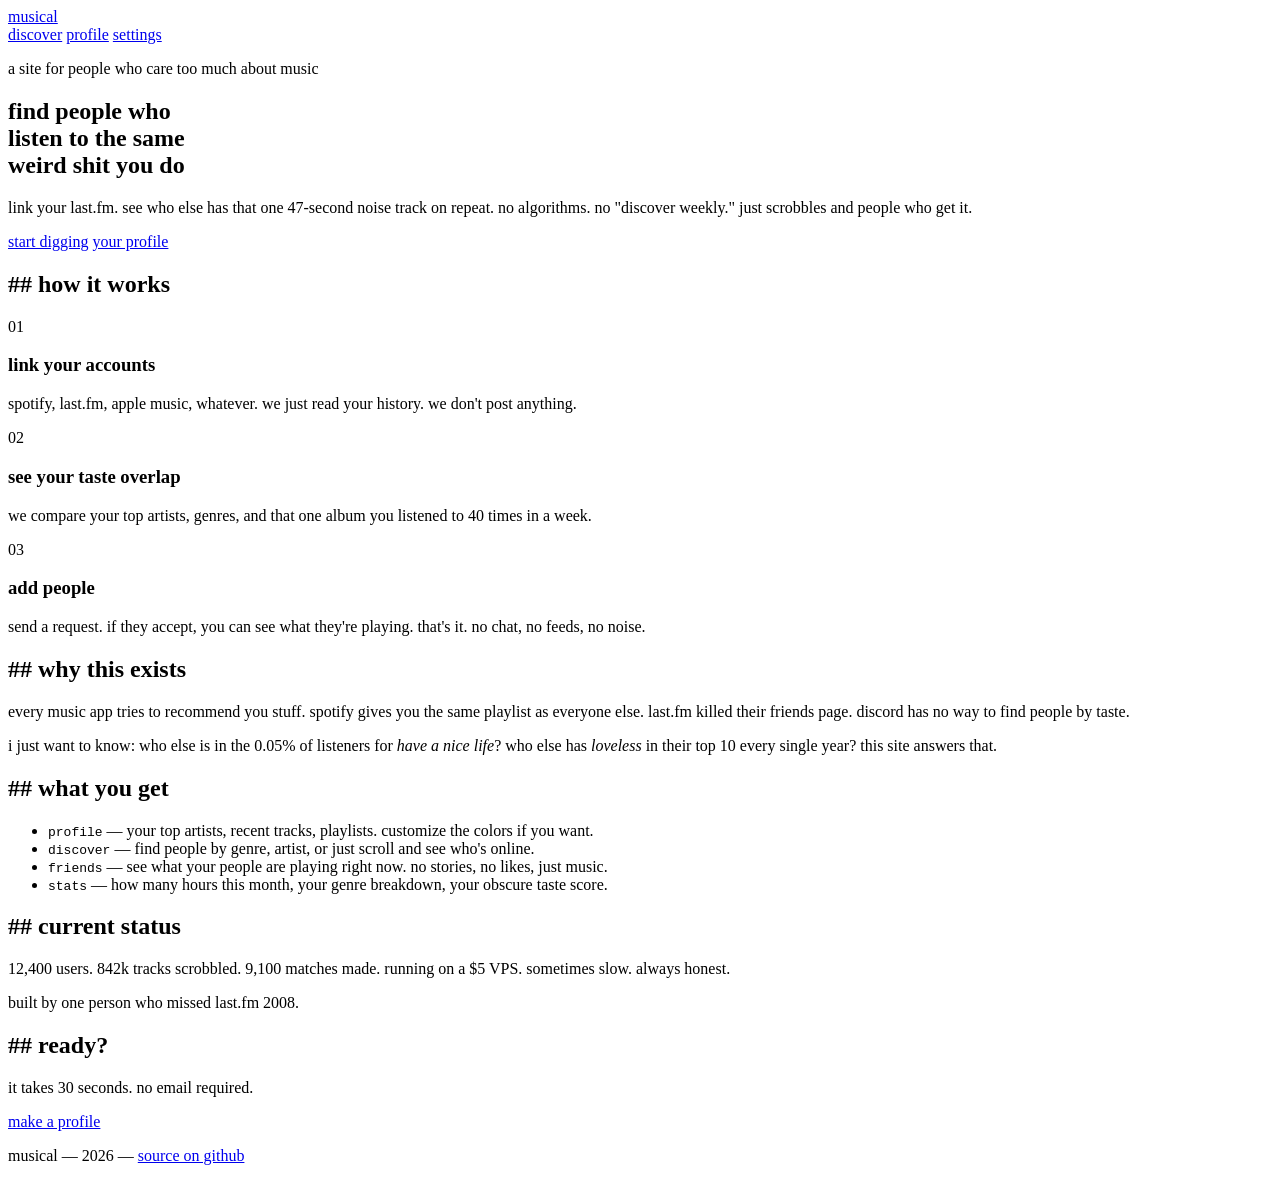
==== index.html @ 441f7008 "Create index.html" ====
<!DOCTYPE html>
<html lang="en">
<head>
  <meta charset="UTF-8">
  <meta name="viewport" content="width=device-width, initial-scale=1.0">
  <title>Musical</title>
  <link rel="stylesheet" href="css/style.css">
</head>
<body>
  <nav class="nav">
    <a href="index.html" class="nav-logo">musical</a>
    <div class="nav-links">
      <a href="discover.html">discover</a>
      <a href="profile.html">profile</a>
      <a href="settings.html">settings</a>
    </div>
  </nav>

  <main class="container">
    <section class="hero">
      <p class="muted">a site for people who care too much about music</p>
      <h1>find people who<br>listen to the same<br>weird shit you do</h1>
      <p class="lead">
        link your last.fm. see who else has that one 47-second noise track
        on repeat. no algorithms. no "discover weekly." just scrobbles and
        people who get it.
      </p>
      <div class="hero-actions">
        <a href="discover.html" class="btn btn-primary">start digging</a>
        <a href="profile.html" class="btn btn-secondary">your profile</a>
      </div>
    </section>

    <section class="section">
      <h2>## how it works</h2>
      <div class="steps">
        <div class="step">
          <span class="step-num">01</span>
          <h3>link your accounts</h3>
          <p>spotify, last.fm, apple music, whatever. we just read your history. we don't post anything.</p>
        </div>
        <div class="step">
          <span class="step-num">02</span>
          <h3>see your taste overlap</h3>
          <p>we compare your top artists, genres, and that one album you listened to 40 times in a week.</p>
        </div>
        <div class="step">
          <span class="step-num">03</span>
          <h3>add people</h3>
          <p>send a request. if they accept, you can see what they're playing. that's it. no chat, no feeds, no noise.</p>
        </div>
      </div>
    </section>

    <section class="section">
      <h2>## why this exists</h2>
      <p>
        every music app tries to recommend you stuff. spotify gives you the same
        playlist as everyone else. last.fm killed their friends page. discord
        has no way to find people by taste.
      </p>
      <p>
        i just want to know: who else is in the 0.05% of listeners for
        <em>have a nice life</em>? who else has <em>loveless</em> in their
        top 10 every single year? this site answers that.
      </p>
    </section>

    <section class="section">
      <h2>## what you get</h2>
      <ul class="feature-list">
        <li><code>profile</code> — your top artists, recent tracks, playlists. customize the colors if you want.</li>
        <li><code>discover</code> — find people by genre, artist, or just scroll and see who's online.</li>
        <li><code>friends</code> — see what your people are playing right now. no stories, no likes, just music.</li>
        <li><code>stats</code> — how many hours this month, your genre breakdown, your obscure taste score.</li>
      </ul>
    </section>

    <section class="section">
      <h2>## current status</h2>
      <p>
        12,400 users. 842k tracks scrobbled. 9,100 matches made.
        running on a $5 VPS. sometimes slow. always honest.
      </p>
      <p class="muted" style="margin-top: 12px;">
        built by one person who missed last.fm 2008.
      </p>
    </section>

    <section class="section cta">
      <h2>## ready?</h2>
      <p>it takes 30 seconds. no email required.</p>
      <a href="discover.html" class="btn btn-primary">make a profile</a>
    </section>
  </main>

  <footer class="footer">
    <p>musical — 2026 — <a href="https://github.com/yourname/musical">source on github</a></p>
  </footer>

  <script src="js/app.js"></script>
</body>
</html>
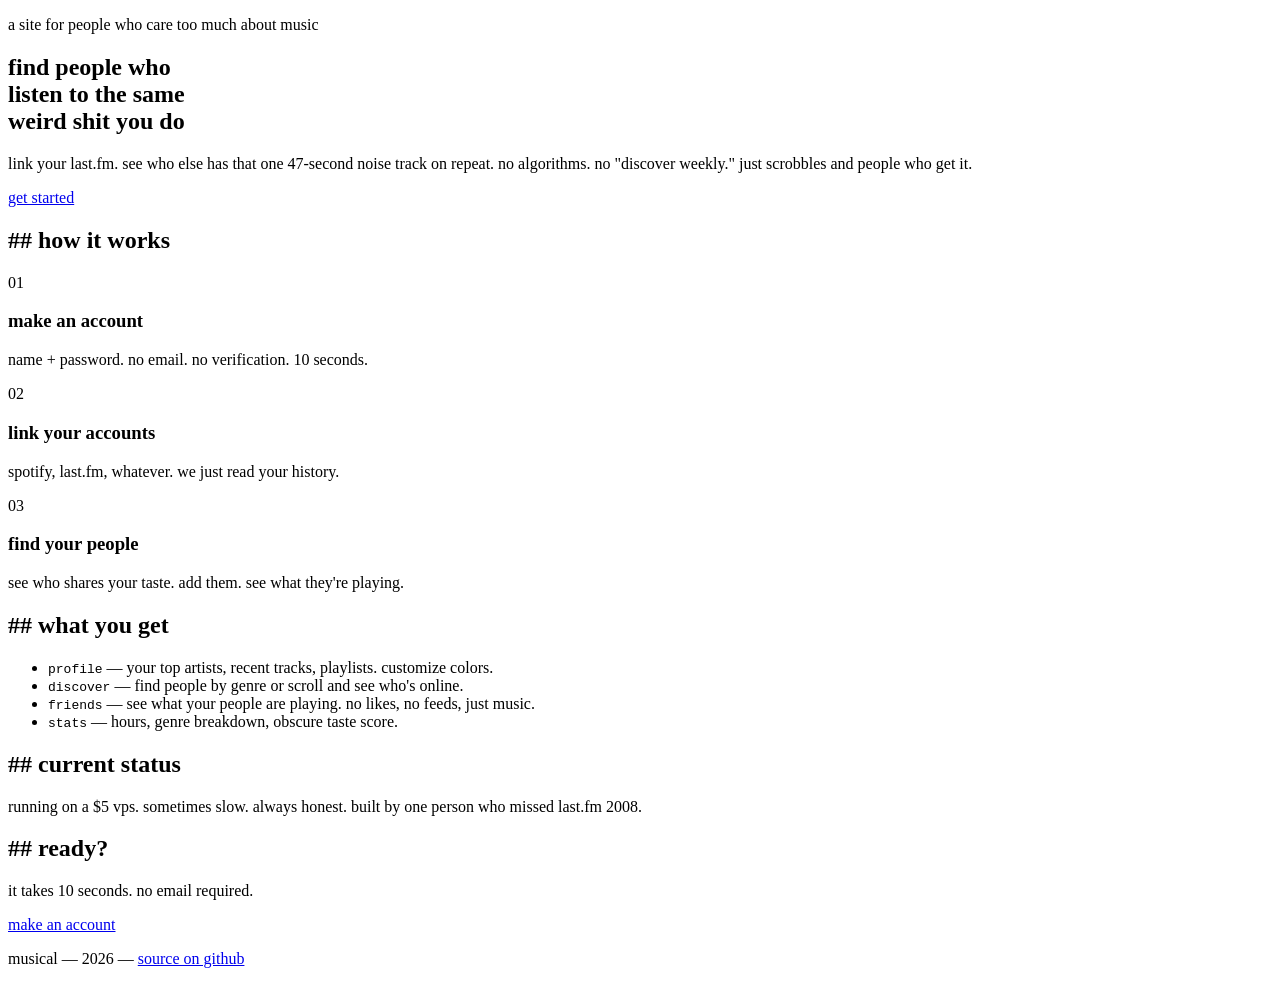
==== commit 12cacc8f: "Update index.html" ====
--- a/index.html
+++ b/index.html
@@ -3,18 +3,11 @@
 <head>
   <meta charset="UTF-8">
   <meta name="viewport" content="width=device-width, initial-scale=1.0">
-  <title>Musical</title>
+  <title>musical</title>
   <link rel="stylesheet" href="css/style.css">
 </head>
 <body>
-  <nav class="nav">
-    <a href="index.html" class="nav-logo">musical</a>
-    <div class="nav-links">
-      <a href="discover.html">discover</a>
-      <a href="profile.html">profile</a>
-      <a href="settings.html">settings</a>
-    </div>
-  </nav>
+  <nav class="nav" id="navbar"></nav>
 
   <main class="container">
     <section class="hero">
@@ -25,9 +18,8 @@
         on repeat. no algorithms. no "discover weekly." just scrobbles and
         people who get it.
       </p>
-      <div class="hero-actions">
-        <a href="discover.html" class="btn btn-primary">start digging</a>
-        <a href="profile.html" class="btn btn-secondary">your profile</a>
+      <div class="hero-actions" id="hero-actions">
+        <a href="login.html" class="btn btn-primary">get started</a>
       </div>
     </section>
 
@@ -36,68 +28,62 @@
       <div class="steps">
         <div class="step">
           <span class="step-num">01</span>
-          <h3>link your accounts</h3>
-          <p>spotify, last.fm, apple music, whatever. we just read your history. we don't post anything.</p>
+          <h3>make an account</h3>
+          <p>name + password. no email. no verification. 10 seconds.</p>
         </div>
         <div class="step">
           <span class="step-num">02</span>
-          <h3>see your taste overlap</h3>
-          <p>we compare your top artists, genres, and that one album you listened to 40 times in a week.</p>
+          <h3>link your accounts</h3>
+          <p>spotify, last.fm, whatever. we just read your history.</p>
         </div>
         <div class="step">
           <span class="step-num">03</span>
-          <h3>add people</h3>
-          <p>send a request. if they accept, you can see what they're playing. that's it. no chat, no feeds, no noise.</p>
+          <h3>find your people</h3>
+          <p>see who shares your taste. add them. see what they're playing.</p>
         </div>
       </div>
     </section>
 
     <section class="section">
-      <h2>## why this exists</h2>
-      <p>
-        every music app tries to recommend you stuff. spotify gives you the same
-        playlist as everyone else. last.fm killed their friends page. discord
-        has no way to find people by taste.
-      </p>
-      <p>
-        i just want to know: who else is in the 0.05% of listeners for
-        <em>have a nice life</em>? who else has <em>loveless</em> in their
-        top 10 every single year? this site answers that.
-      </p>
-    </section>
-
-    <section class="section">
       <h2>## what you get</h2>
       <ul class="feature-list">
-        <li><code>profile</code> — your top artists, recent tracks, playlists. customize the colors if you want.</li>
-        <li><code>discover</code> — find people by genre, artist, or just scroll and see who's online.</li>
-        <li><code>friends</code> — see what your people are playing right now. no stories, no likes, just music.</li>
-        <li><code>stats</code> — how many hours this month, your genre breakdown, your obscure taste score.</li>
+        <li><code>profile</code> — your top artists, recent tracks, playlists. customize colors.</li>
+        <li><code>discover</code> — find people by genre or scroll and see who's online.</li>
+        <li><code>friends</code> — see what your people are playing. no likes, no feeds, just music.</li>
+        <li><code>stats</code> — hours, genre breakdown, obscure taste score.</li>
       </ul>
     </section>
 
     <section class="section">
       <h2>## current status</h2>
       <p>
-        12,400 users. 842k tracks scrobbled. 9,100 matches made.
-        running on a $5 VPS. sometimes slow. always honest.
-      </p>
-      <p class="muted" style="margin-top: 12px;">
+        running on a $5 vps. sometimes slow. always honest.
         built by one person who missed last.fm 2008.
       </p>
     </section>
 
     <section class="section cta">
       <h2>## ready?</h2>
-      <p>it takes 30 seconds. no email required.</p>
-      <a href="discover.html" class="btn btn-primary">make a profile</a>
+      <p>it takes 10 seconds. no email required.</p>
+      <a href="login.html" class="btn btn-primary" id="cta-btn">make an account</a>
     </section>
   </main>
 
   <footer class="footer">
-    <p>musical — 2026 — <a href="https://github.com/yourname/musical">source on github</a></p>
+    <p>musical — 2026 — <a href="https://github.com/codebasehq1337/musical">source on github</a></p>
   </footer>
 
   <script src="js/app.js"></script>
+  <script>
+    APP.renderNav();
+    const session = APP.getSession();
+    if (session) {
+      document.getElementById('hero-actions').innerHTML = 
+        '<a href="discover.html" class="btn btn-primary">find people</a>' +
+        '<a href="profile.html" class="btn btn-secondary">your profile</a>';
+      document.getElementById('cta-btn').href = 'discover.html';
+      document.getElementById('cta-btn').textContent = 'start discovering';
+    }
+  </script>
 </body>
 </html>
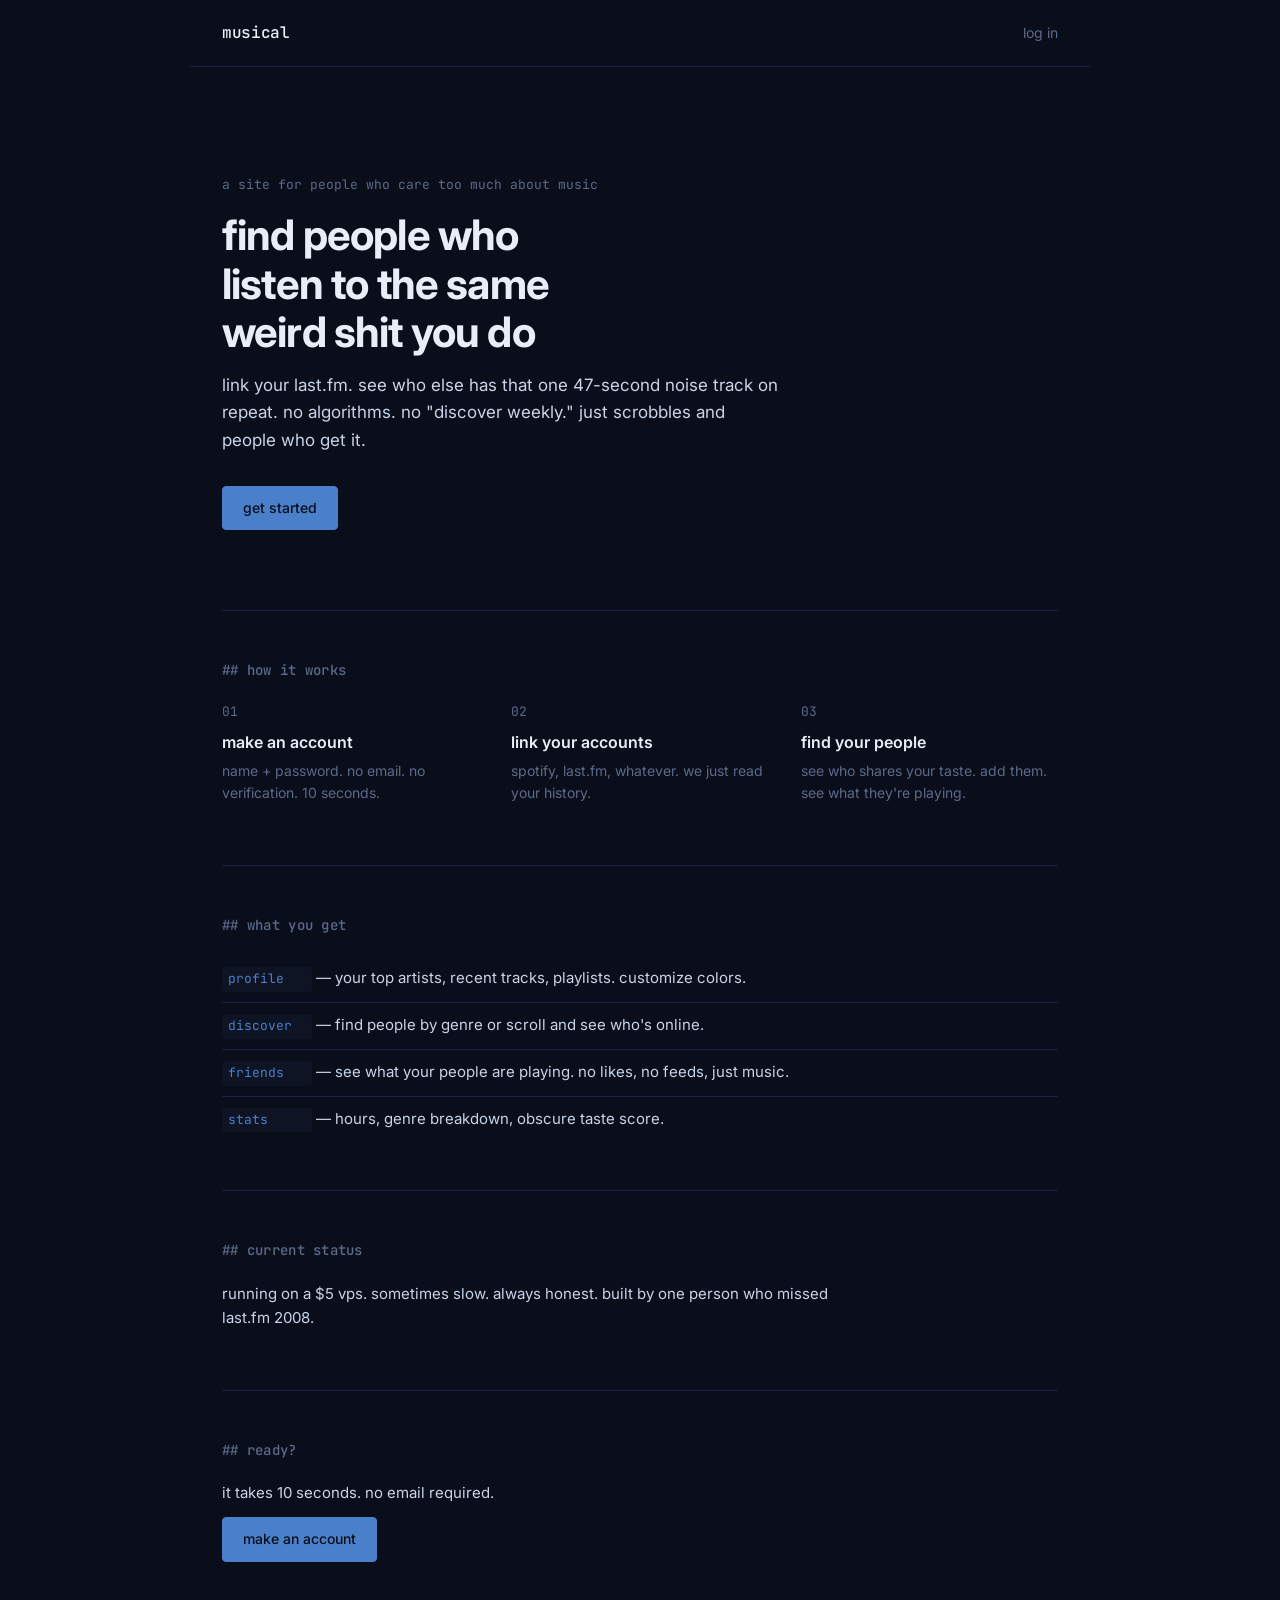
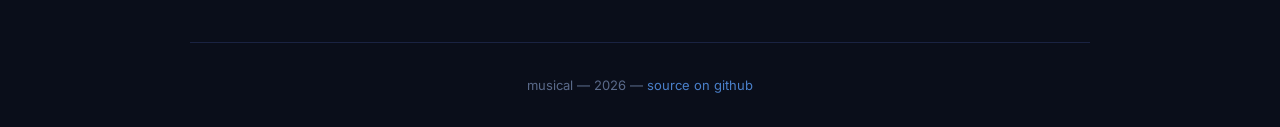
==== commit a951c43f: "Update index.html" ====
--- a/index.html
+++ b/index.html
@@ -4,46 +4,75 @@
   <meta charset="UTF-8">
   <meta name="viewport" content="width=device-width, initial-scale=1.0">
   <title>musical</title>
-  <link rel="stylesheet" href="css/style.css">
+  <style>
+    @import url('https://fonts.googleapis.com/css2?family=Inter:wght@400;500;600;700&family=JetBrains+Mono:wght@400;500&display=swap');
+    :root { --bg: #0a0e1a; --bg-raised: #0f1424; --border: #1a2342; --text: #c8d4e8; --text-bright: #e8eef8; --text-muted: #5a6a8a; --accent: #4a7fc9; --accent-hover: #5a90e0; --radius: 4px; --font: 'Inter',-apple-system,sans-serif; --font-mono: 'JetBrains Mono',monospace; }
+    * { margin: 0; padding: 0; box-sizing: border-box; }
+    html { scroll-behavior: smooth; }
+    body { font-family: var(--font); background: var(--bg); color: var(--text); line-height: 1.6; font-size: 15px; -webkit-font-smoothing: antialiased; }
+    .nav { display: flex; align-items: center; justify-content: space-between; padding: 20px 32px; border-bottom: 1px solid var(--border); max-width: 900px; margin: 0 auto; }
+    .nav-logo { font-family: var(--font-mono); font-size: 16px; font-weight: 500; color: var(--text-bright); text-decoration: none; letter-spacing: -0.02em; }
+    .nav-logo:hover { color: var(--accent); }
+    .nav-links { display: flex; align-items: center; gap: 24px; }
+    .nav-links a { color: var(--text-muted); text-decoration: none; font-size: 14px; transition: color .15s; }
+    .nav-links a:hover, .nav-links a.active { color: var(--text); }
+    .nav-user { display: flex; align-items: center; gap: 10px; text-decoration: none; }
+    .nav-avatar { width: 30px; height: 30px; border-radius: 50%; background: var(--bg-raised); border: 1px solid var(--border); display: flex; align-items: center; justify-content: center; font-family: var(--font-mono); font-size: 12px; color: var(--accent); }
+    .container { max-width: 900px; margin: 0 auto; padding: 48px 32px 80px; }
+    h1 { font-size: 42px; font-weight: 700; color: var(--text-bright); line-height: 1.15; letter-spacing: -0.02em; margin-bottom: 16px; }
+    h2 { font-family: var(--font-mono); font-size: 14px; font-weight: 500; color: var(--text-muted); text-transform: lowercase; margin-bottom: 20px; letter-spacing: 0.02em; }
+    h3 { font-size: 16px; font-weight: 600; color: var(--text-bright); margin-bottom: 4px; }
+    p { margin-bottom: 12px; max-width: 640px; }
+    .muted { color: var(--text-muted); }
+    .lead { font-size: 17px; line-height: 1.6; color: var(--text); max-width: 560px; }
+    a { color: var(--accent); text-decoration: none; }
+    a:hover { text-decoration: underline; }
+    code { font-family: var(--font-mono); font-size: 13px; background: var(--bg-raised); padding: 2px 6px; border-radius: var(--radius); color: var(--accent); }
+    .hero { padding: 60px 0 80px; }
+    .hero .muted { font-family: var(--font-mono); font-size: 13px; margin-bottom: 16px; }
+    .hero-actions { display: flex; gap: 12px; margin-top: 32px; }
+    .btn { display: inline-flex; align-items: center; justify-content: center; padding: 10px 20px; border-radius: var(--radius); font-size: 14px; font-weight: 500; cursor: pointer; transition: all .15s; border: 1px solid transparent; text-decoration: none; font-family: var(--font); background: transparent; }
+    .btn-primary { background: var(--accent); color: var(--bg); border-color: var(--accent); }
+    .btn-primary:hover { background: var(--accent-hover); border-color: var(--accent-hover); text-decoration: none; }
+    .btn-secondary { background: transparent; color: var(--text); border-color: var(--border); }
+    .btn-secondary:hover { border-color: var(--accent); color: var(--accent); text-decoration: none; }
+    .btn-ghost { color: var(--text-muted); border-color: transparent; }
+    .btn-ghost:hover { color: var(--text); text-decoration: none; }
+    .btn-sm { padding: 6px 14px; font-size: 13px; }
+    .section { padding: 48px 0; border-top: 1px solid var(--border); }
+    .cta { padding-bottom: 0; }
+    .steps { display: grid; grid-template-columns: repeat(3,1fr); gap: 32px; }
+    .step-num { font-family: var(--font-mono); font-size: 13px; color: var(--text-muted); display: block; margin-bottom: 8px; }
+    .step p { font-size: 14px; color: var(--text-muted); margin-top: 4px; }
+    .feature-list { list-style: none; }
+    .feature-list li { padding: 10px 0; border-bottom: 1px solid var(--border); font-size: 15px; }
+    .feature-list li:last-child { border-bottom: none; }
+    .feature-list code { display: inline-block; min-width: 90px; }
+    .footer { max-width: 900px; margin: 0 auto; padding: 32px; border-top: 1px solid var(--border); text-align: center; }
+    .footer p { font-size: 13px; color: var(--text-muted); margin: 0 auto; }
+    .toast-container { position: fixed; bottom: 24px; right: 24px; z-index: 1000; display: flex; flex-direction: column; gap: 8px; }
+    .toast { background: var(--bg-raised); border: 1px solid var(--border); border-radius: var(--radius); padding: 12px 18px; font-size: 13px; box-shadow: 0 4px 20px rgba(0,0,0,0.4); animation: slideIn .2s ease; }
+    @keyframes slideIn { from { transform: translateX(20px); opacity: 0; } to { transform: translateX(0); opacity: 1; } }
+    @media (max-width: 768px) { .nav { padding: 16px 20px; } .container { padding: 32px 20px 60px; } h1 { font-size: 32px; } .steps { grid-template-columns: 1fr; } .hero-actions { flex-direction: column; } }
+  </style>
 </head>
 <body>
   <nav class="nav" id="navbar"></nav>
-
   <main class="container">
     <section class="hero">
       <p class="muted">a site for people who care too much about music</p>
       <h1>find people who<br>listen to the same<br>weird shit you do</h1>
-      <p class="lead">
-        link your last.fm. see who else has that one 47-second noise track
-        on repeat. no algorithms. no "discover weekly." just scrobbles and
-        people who get it.
-      </p>
-      <div class="hero-actions" id="hero-actions">
-        <a href="login.html" class="btn btn-primary">get started</a>
-      </div>
+      <p class="lead">link your last.fm. see who else has that one 47-second noise track on repeat. no algorithms. no "discover weekly." just scrobbles and people who get it.</p>
+      <div class="hero-actions" id="hero-actions"><a href="login.html" class="btn btn-primary">get started</a></div>
     </section>
-
     <section class="section">
       <h2>## how it works</h2>
       <div class="steps">
-        <div class="step">
-          <span class="step-num">01</span>
-          <h3>make an account</h3>
-          <p>name + password. no email. no verification. 10 seconds.</p>
-        </div>
-        <div class="step">
-          <span class="step-num">02</span>
-          <h3>link your accounts</h3>
-          <p>spotify, last.fm, whatever. we just read your history.</p>
-        </div>
-        <div class="step">
-          <span class="step-num">03</span>
-          <h3>find your people</h3>
-          <p>see who shares your taste. add them. see what they're playing.</p>
-        </div>
+        <div class="step"><span class="step-num">01</span><h3>make an account</h3><p>name + password. no email. no verification. 10 seconds.</p></div>
+        <div class="step"><span class="step-num">02</span><h3>link your accounts</h3><p>spotify, last.fm, whatever. we just read your history.</p></div>
+        <div class="step"><span class="step-num">03</span><h3>find your people</h3><p>see who shares your taste. add them. see what they're playing.</p></div>
       </div>
     </section>
-
     <section class="section">
       <h2>## what you get</h2>
       <ul class="feature-list">
@@ -53,34 +82,16 @@
         <li><code>stats</code> — hours, genre breakdown, obscure taste score.</li>
       </ul>
     </section>
-
-    <section class="section">
-      <h2>## current status</h2>
-      <p>
-        running on a $5 vps. sometimes slow. always honest.
-        built by one person who missed last.fm 2008.
-      </p>
-    </section>
-
-    <section class="section cta">
-      <h2>## ready?</h2>
-      <p>it takes 10 seconds. no email required.</p>
-      <a href="login.html" class="btn btn-primary" id="cta-btn">make an account</a>
-    </section>
+    <section class="section"><h2>## current status</h2><p>running on a $5 vps. sometimes slow. always honest. built by one person who missed last.fm 2008.</p></section>
+    <section class="section cta"><h2>## ready?</h2><p>it takes 10 seconds. no email required.</p><a href="login.html" class="btn btn-primary" id="cta-btn">make an account</a></section>
   </main>
-
-  <footer class="footer">
-    <p>musical — 2026 — <a href="https://github.com/codebasehq1337/musical">source on github</a></p>
-  </footer>
-
-  <script src="js/app.js"></script>
+  <footer class="footer"><p>musical — 2026 — <a href="https://github.com/yourname/musical">source on github</a></p></footer>
+  <script src="app.js"></script>
   <script>
     APP.renderNav();
     const session = APP.getSession();
     if (session) {
-      document.getElementById('hero-actions').innerHTML = 
-        '<a href="discover.html" class="btn btn-primary">find people</a>' +
-        '<a href="profile.html" class="btn btn-secondary">your profile</a>';
+      document.getElementById('hero-actions').innerHTML = '<a href="discover.html" class="btn btn-primary">find people</a><a href="profile.html" class="btn btn-secondary">your profile</a>';
       document.getElementById('cta-btn').href = 'discover.html';
       document.getElementById('cta-btn').textContent = 'start discovering';
     }
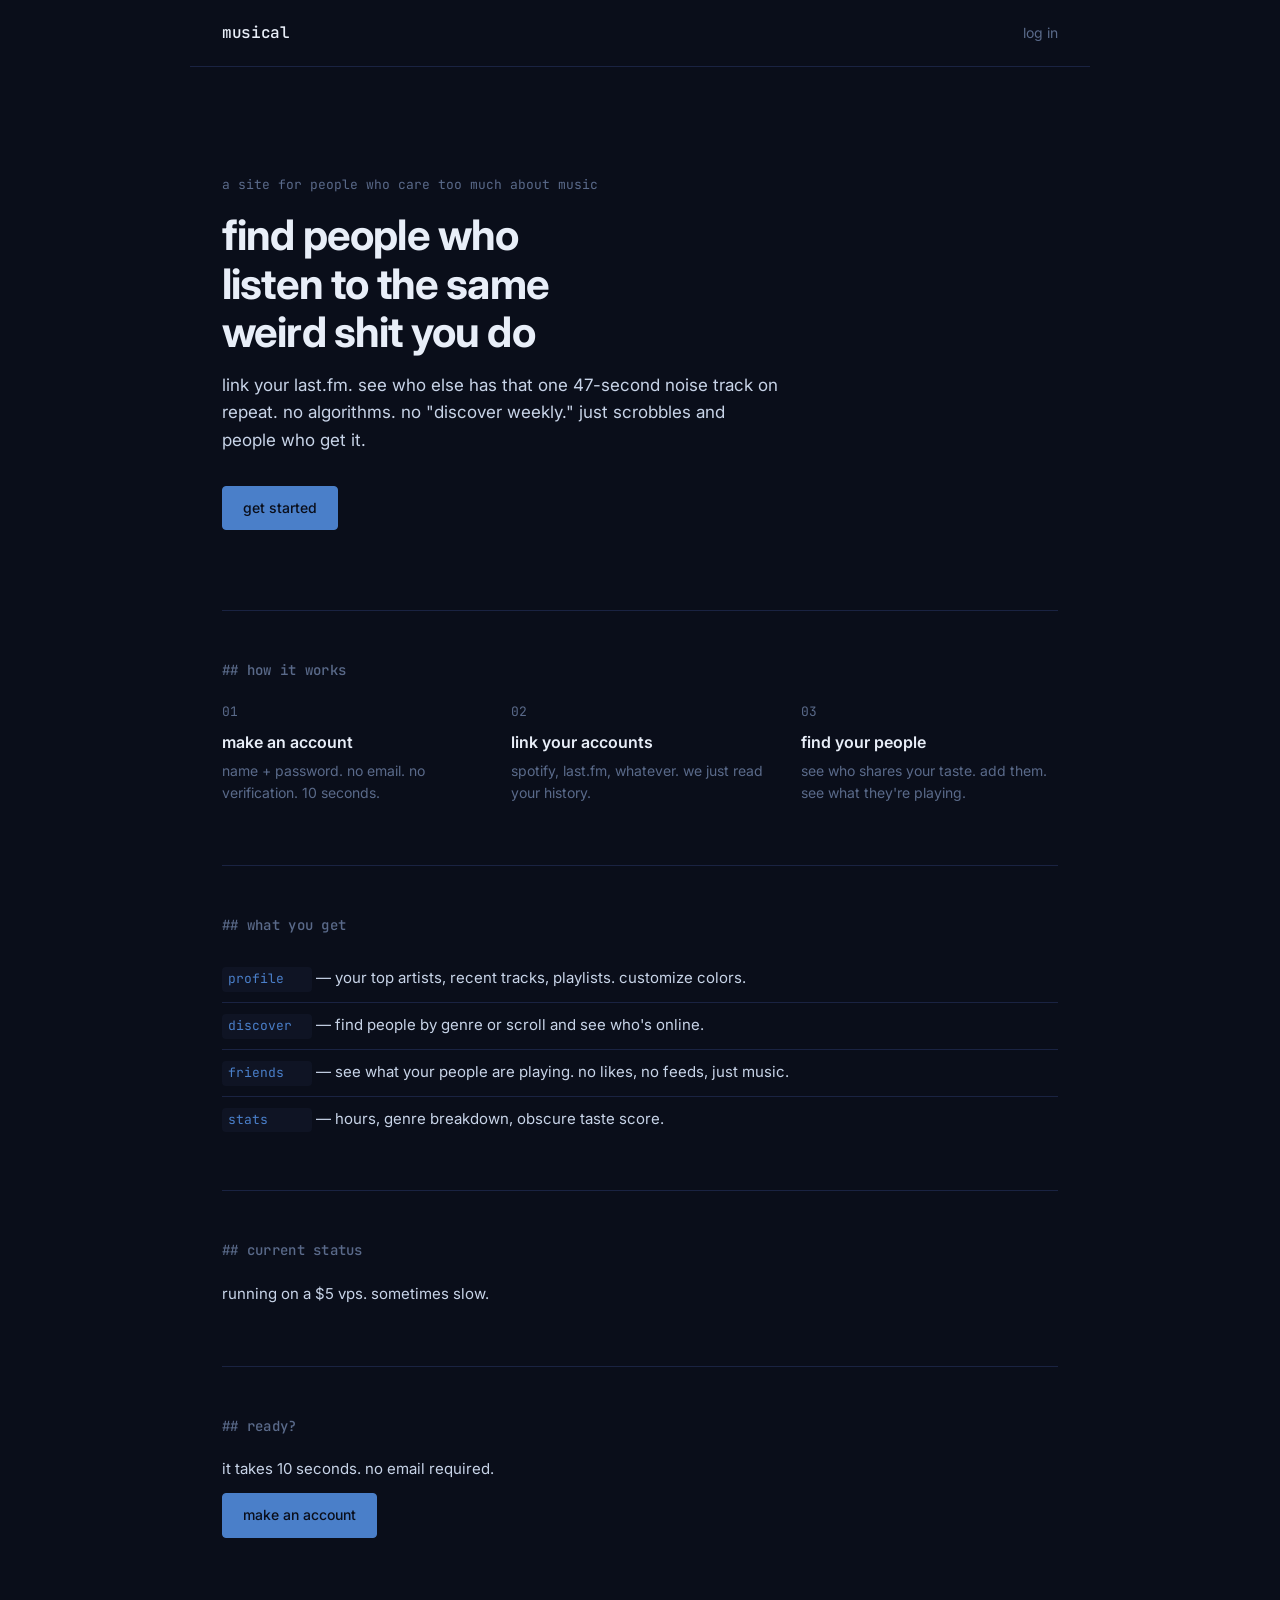
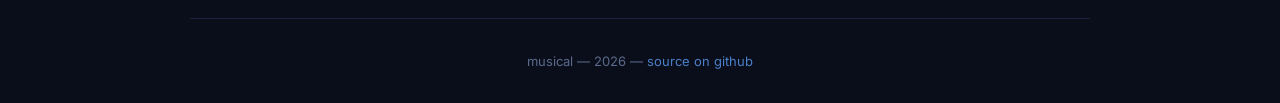
==== commit d1165edc: "Update index.html" ====
--- a/index.html
+++ b/index.html
@@ -82,10 +82,10 @@
         <li><code>stats</code> — hours, genre breakdown, obscure taste score.</li>
       </ul>
     </section>
-    <section class="section"><h2>## current status</h2><p>running on a $5 vps. sometimes slow. always honest. built by one person who missed last.fm 2008.</p></section>
+    <section class="section"><h2>## current status</h2><p>running on a $5 vps. sometimes slow.</p></section>
     <section class="section cta"><h2>## ready?</h2><p>it takes 10 seconds. no email required.</p><a href="login.html" class="btn btn-primary" id="cta-btn">make an account</a></section>
   </main>
-  <footer class="footer"><p>musical — 2026 — <a href="https://github.com/yourname/musical">source on github</a></p></footer>
+  <footer class="footer"><p>musical — 2026 — <a href="https://github.com/codebasehq1337/musical">source on github</a></p></footer>
   <script src="app.js"></script>
   <script>
     APP.renderNav();
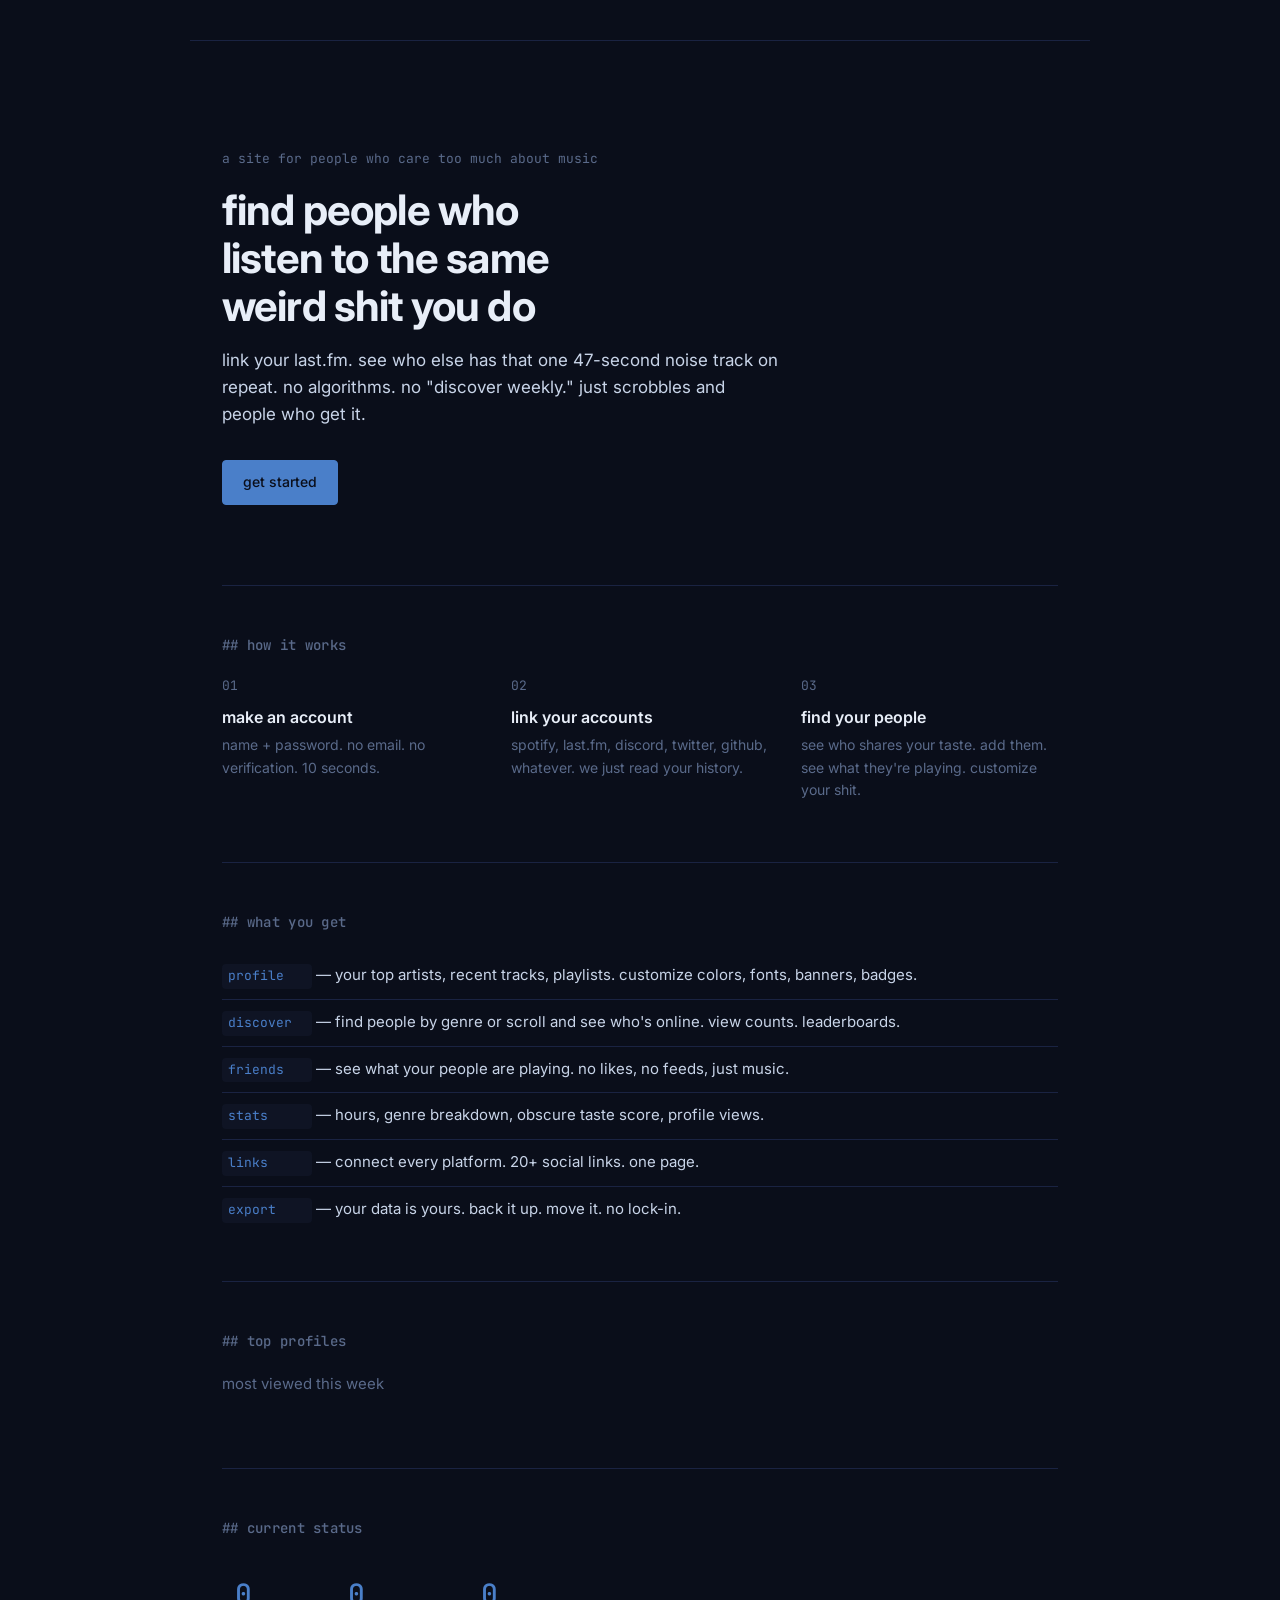
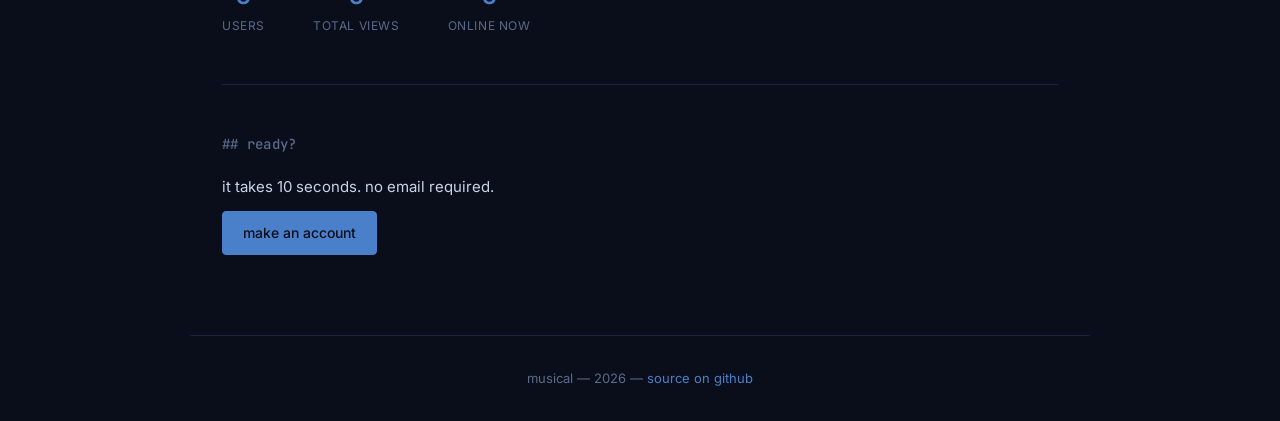
==== commit 6e6d4754: "Add files via upload" ====
--- a/index.html
+++ b/index.html
@@ -4,8 +4,9 @@
   <meta charset="UTF-8">
   <meta name="viewport" content="width=device-width, initial-scale=1.0">
   <title>musical</title>
+  <link rel="stylesheet" href="https://cdnjs.cloudflare.com/ajax/libs/font-awesome/6.5.1/css/all.min.css">
   <style>
-    @import url('https://fonts.googleapis.com/css2?family=Inter:wght@400;500;600;700&family=JetBrains+Mono:wght@400;500&display=swap');
+    @import url('https://fonts.googleapis.com/css2?family=Inter:wght@400;500;600;700;800;900&family=JetBrains+Mono:wght@400;500&display=swap');
     :root { --bg: #0a0e1a; --bg-raised: #0f1424; --border: #1a2342; --text: #c8d4e8; --text-bright: #e8eef8; --text-muted: #5a6a8a; --accent: #4a7fc9; --accent-hover: #5a90e0; --radius: 4px; --font: 'Inter',-apple-system,sans-serif; --font-mono: 'JetBrains Mono',monospace; }
     * { margin: 0; padding: 0; box-sizing: border-box; }
     html { scroll-behavior: smooth; }
@@ -17,7 +18,8 @@
     .nav-links a { color: var(--text-muted); text-decoration: none; font-size: 14px; transition: color .15s; }
     .nav-links a:hover, .nav-links a.active { color: var(--text); }
     .nav-user { display: flex; align-items: center; gap: 10px; text-decoration: none; }
-    .nav-avatar { width: 30px; height: 30px; border-radius: 50%; background: var(--bg-raised); border: 1px solid var(--border); display: flex; align-items: center; justify-content: center; font-family: var(--font-mono); font-size: 12px; color: var(--accent); }
+    .nav-avatar { width: 30px; height: 30px; border-radius: 50%; background: var(--bg-raised); border: 1px solid var(--border); display: flex; align-items: center; justify-content: center; font-family: var(--font-mono); font-size: 12px; color: var(--accent); overflow: hidden; }
+    .nav-avatar img { width: 100%; height: 100%; object-fit: cover; }
     .container { max-width: 900px; margin: 0 auto; padding: 48px 32px 80px; }
     h1 { font-size: 42px; font-weight: 700; color: var(--text-bright); line-height: 1.15; letter-spacing: -0.02em; margin-bottom: 16px; }
     h2 { font-family: var(--font-mono); font-size: 14px; font-weight: 500; color: var(--text-muted); text-transform: lowercase; margin-bottom: 20px; letter-spacing: 0.02em; }
@@ -48,12 +50,25 @@
     .feature-list li { padding: 10px 0; border-bottom: 1px solid var(--border); font-size: 15px; }
     .feature-list li:last-child { border-bottom: none; }
     .feature-list code { display: inline-block; min-width: 90px; }
+    .stats-bar { display: flex; gap: 48px; margin-top: 32px; }
+    .stat-item { text-align: center; }
+    .stat-item .num { font-family: var(--font-mono); font-size: 28px; font-weight: 500; color: var(--accent); }
+    .stat-item .label { font-size: 12px; color: var(--text-muted); text-transform: uppercase; letter-spacing: 0.05em; }
+    .top-profiles { display: grid; grid-template-columns: repeat(3, 1fr); gap: 16px; margin-top: 24px; }
+    .top-profile-card { background: var(--bg-raised); border: 1px solid var(--border); border-radius: var(--radius); padding: 20px; cursor: pointer; transition: all .15s; text-decoration: none; color: var(--text); }
+    .top-profile-card:hover { border-color: var(--accent); transform: translateY(-2px); }
+    .top-profile-card .avatar { width: 48px; height: 48px; border-radius: 50%; background: var(--bg); border: 1px solid var(--border); display: flex; align-items: center; justify-content: center; font-family: var(--font-mono); font-size: 18px; color: var(--accent); margin-bottom: 12px; overflow: hidden; }
+    .top-profile-card .avatar img { width: 100%; height: 100%; object-fit: cover; }
+    .top-profile-card .name { font-weight: 600; font-size: 14px; margin-bottom: 2px; }
+    .top-profile-card .handle { font-size: 12px; color: var(--text-muted); }
+    .top-profile-card .views { font-size: 12px; color: var(--text-muted); margin-top: 8px; }
+    .badge-inline { font-size: 10px; padding: 1px 5px; border-radius: 3px; font-weight: 600; margin-left: 4px; vertical-align: middle; }
     .footer { max-width: 900px; margin: 0 auto; padding: 32px; border-top: 1px solid var(--border); text-align: center; }
     .footer p { font-size: 13px; color: var(--text-muted); margin: 0 auto; }
     .toast-container { position: fixed; bottom: 24px; right: 24px; z-index: 1000; display: flex; flex-direction: column; gap: 8px; }
     .toast { background: var(--bg-raised); border: 1px solid var(--border); border-radius: var(--radius); padding: 12px 18px; font-size: 13px; box-shadow: 0 4px 20px rgba(0,0,0,0.4); animation: slideIn .2s ease; }
     @keyframes slideIn { from { transform: translateX(20px); opacity: 0; } to { transform: translateX(0); opacity: 1; } }
-    @media (max-width: 768px) { .nav { padding: 16px 20px; } .container { padding: 32px 20px 60px; } h1 { font-size: 32px; } .steps { grid-template-columns: 1fr; } .hero-actions { flex-direction: column; } }
+    @media (max-width: 768px) { .nav { padding: 16px 20px; } .container { padding: 32px 20px 60px; } h1 { font-size: 32px; } .steps { grid-template-columns: 1fr; } .hero-actions { flex-direction: column; } .top-profiles { grid-template-columns: 1fr; } .stats-bar { flex-wrap: wrap; gap: 24px; } }
   </style>
 </head>
 <body>
@@ -65,24 +80,43 @@
       <p class="lead">link your last.fm. see who else has that one 47-second noise track on repeat. no algorithms. no "discover weekly." just scrobbles and people who get it.</p>
       <div class="hero-actions" id="hero-actions"><a href="login.html" class="btn btn-primary">get started</a></div>
     </section>
+
     <section class="section">
       <h2>## how it works</h2>
       <div class="steps">
         <div class="step"><span class="step-num">01</span><h3>make an account</h3><p>name + password. no email. no verification. 10 seconds.</p></div>
-        <div class="step"><span class="step-num">02</span><h3>link your accounts</h3><p>spotify, last.fm, whatever. we just read your history.</p></div>
-        <div class="step"><span class="step-num">03</span><h3>find your people</h3><p>see who shares your taste. add them. see what they're playing.</p></div>
+        <div class="step"><span class="step-num">02</span><h3>link your accounts</h3><p>spotify, last.fm, discord, twitter, github, whatever. we just read your history.</p></div>
+        <div class="step"><span class="step-num">03</span><h3>find your people</h3><p>see who shares your taste. add them. see what they're playing. customize your shit.</p></div>
       </div>
     </section>
+
     <section class="section">
       <h2>## what you get</h2>
       <ul class="feature-list">
-        <li><code>profile</code> — your top artists, recent tracks, playlists. customize colors.</li>
-        <li><code>discover</code> — find people by genre or scroll and see who's online.</li>
+        <li><code>profile</code> — your top artists, recent tracks, playlists. customize colors, fonts, banners, badges.</li>
+        <li><code>discover</code> — find people by genre or scroll and see who's online. view counts. leaderboards.</li>
         <li><code>friends</code> — see what your people are playing. no likes, no feeds, just music.</li>
-        <li><code>stats</code> — hours, genre breakdown, obscure taste score.</li>
+        <li><code>stats</code> — hours, genre breakdown, obscure taste score, profile views.</li>
+        <li><code>links</code> — connect every platform. 20+ social links. one page.</li>
+        <li><code>export</code> — your data is yours. back it up. move it. no lock-in.</li>
       </ul>
     </section>
-    <section class="section"><h2>## current status</h2><p>running on a $5 vps. sometimes slow.</p></section>
+
+    <section class="section">
+      <h2>## top profiles</h2>
+      <p class="muted">most viewed this week</p>
+      <div class="top-profiles" id="top-profiles"></div>
+    </section>
+
+    <section class="section">
+      <h2>## current status</h2>
+      <div class="stats-bar" id="site-stats">
+        <div class="stat-item"><div class="num" id="stat-users">0</div><div class="label">users</div></div>
+        <div class="stat-item"><div class="num" id="stat-views">0</div><div class="label">total views</div></div>
+        <div class="stat-item"><div class="num" id="stat-online">0</div><div class="label">online now</div></div>
+      </div>
+    </section>
+
     <section class="section cta"><h2>## ready?</h2><p>it takes 10 seconds. no email required.</p><a href="login.html" class="btn btn-primary" id="cta-btn">make an account</a></section>
   </main>
   <footer class="footer"><p>musical — 2026 — <a href="https://github.com/codebasehq1337/musical">source on github</a></p></footer>
@@ -95,6 +129,22 @@
       document.getElementById('cta-btn').href = 'discover.html';
       document.getElementById('cta-btn').textContent = 'start discovering';
     }
+
+    // Render top profiles
+    const accounts = APP.getAccounts().sort((a, b) => (b.views || 0) - (a.views || 0)).slice(0, 6);
+    document.getElementById('top-profiles').innerHTML = accounts.map(u => `
+      <a href="profile.html?id=${u.id}" class="top-profile-card">
+        <div class="avatar" style="${u.avatar ? `background-image:url('${u.avatar}');background-size:cover;background-position:center;color:transparent;` : ''}">${u.avatar ? '' : u.name.charAt(0).toUpperCase()}</div>
+        <div class="name">${u.name}${APP.renderBadgesInline(u.badges)}</div>
+        <div class="handle">@${u.username}</div>
+        <div class="views">${u.views || 0} views</div>
+      </a>
+    `).join('');
+
+    // Site stats
+    document.getElementById('stat-users').textContent = APP.getAccounts().length;
+    document.getElementById('stat-views').textContent = APP.getAccounts().reduce((s, u) => s + (u.views || 0), 0).toLocaleString();
+    document.getElementById('stat-online').textContent = APP.getAccounts().filter(u => u.status === 'online').length;
   </script>
 </body>
 </html>
